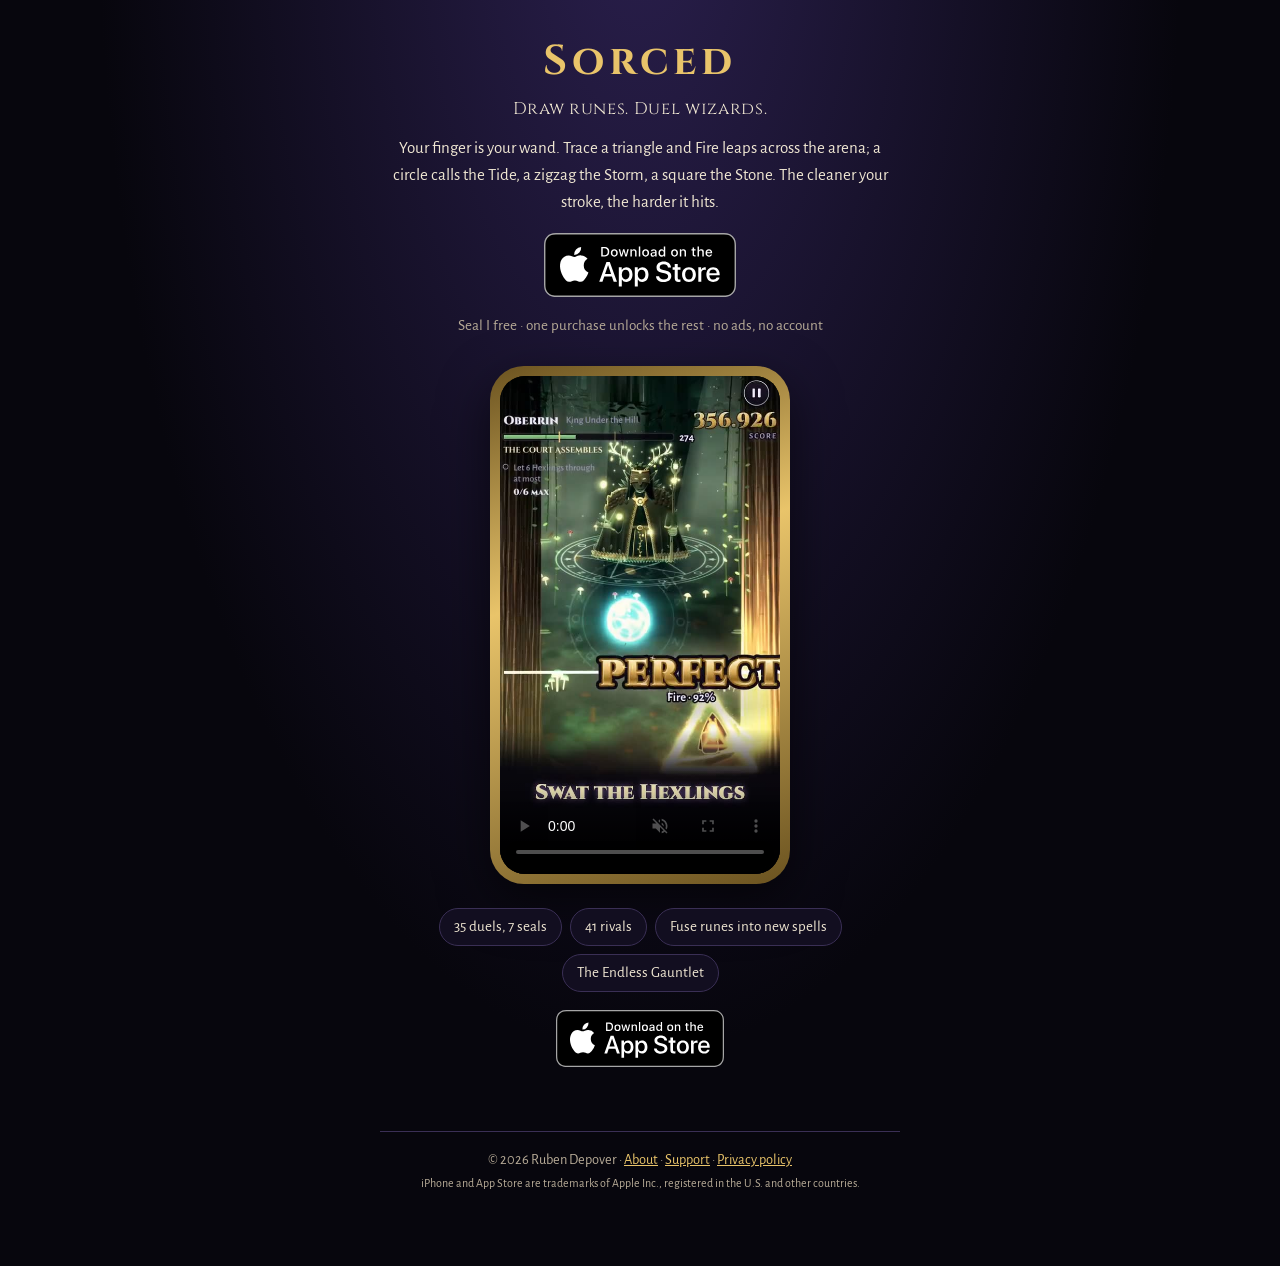
==== download/index.html @ dd5adfc3 "Download page for the Meta ads, with cookieless website stats - download/: App Store badge above the" ====
<!doctype html>
<html lang="en">
<head>
<meta charset="utf-8">
<meta name="viewport" content="width=device-width, initial-scale=1">
<title>Download Sorced: Wizard Duels for iPhone</title>
<meta name="description" content="Sorced is a wizard duel game for iPhone where every spell is a rune you draw. Seal I is free. Download it on the App Store.">
<link rel="canonical" href="https://rubendep.github.io/sorced-site/download/">
<meta name="theme-color" content="#07060d">
<meta name="apple-itunes-app" content="app-id=6820204099">

<meta property="og:type" content="website">
<meta property="og:site_name" content="Sorced">
<meta property="og:url" content="https://rubendep.github.io/sorced-site/download/">
<meta property="og:title" content="Sorced: Wizard Duels for iPhone">
<meta property="og:description" content="Draw runes. Duel wizards. Every spell is a rune you draw with one finger. Free to start on the App Store.">
<meta property="og:image" content="https://rubendep.github.io/sorced-site/assets/og-image.jpg">
<meta property="og:image:width" content="1200">
<meta property="og:image:height" content="630">
<meta property="og:image:alt" content="Three Sorced screenshots: a Fire rune drawn as a triangle, the Tempest fusion and Starfall drawn as a star.">
<meta name="twitter:card" content="summary_large_image">
<meta name="twitter:title" content="Sorced: Wizard Duels for iPhone">
<meta name="twitter:description" content="Draw runes. Duel wizards. Every spell is a rune you draw with one finger. Free to start on the App Store.">
<meta name="twitter:image" content="https://rubendep.github.io/sorced-site/assets/og-image.jpg">

<link rel="icon" href="../favicon-32.png" type="image/png" sizes="32x32">
<link rel="apple-touch-icon" href="../apple-touch-icon.png">
<link rel="preconnect" href="https://fonts.googleapis.com">
<link rel="stylesheet" href="https://fonts.googleapis.com/css2?family=Alegreya+Sans:wght@400;700&family=Cinzel:wght@700&display=swap">
<link rel="stylesheet" href="../style.css">
</head>
<body>
<!-- The page the Facebook/Instagram ads link to (Meta doesn't allow App Store links in traffic campaigns): the
     App Store badge first, so it's above the fold on a phone, then the 10 s trailer (sorced repo,
     trailer/out/sorced-trailer-10s.mp4, scaled to 540 px wide for the web) in a phone frame. -->
<main class="dl">
<section class="dl-hero">
<h1 class="dl-title">Sorced</h1>
<p class="dl-sub">Draw runes. Duel wizards.</p>
<p class="dl-pitch">Your finger is your wand. Trace a triangle and Fire leaps across the arena; a circle calls the Tide, a zigzag the Storm, a square the Stone. The cleaner your stroke, the harder it hits.</p>
<p class="dl-cta">
<a class="store-badge store-badge--big" href="https://apps.apple.com/app/id6820204099"><img src="../assets/app-store-badge.svg" alt="Download on the App Store" width="192" height="64"></a>
</p>
<p class="android-note" hidden>Sorced is on iPhone for now.</p>
<p class="dl-meta">Seal I free &middot; one purchase unlocks the rest &middot; no ads, no account</p>
</section>

<figure class="phone">
<video src="../assets/video/trailer.mp4" poster="../assets/video/trailer-poster.jpg" width="540" height="960"
       autoplay muted loop playsinline controls preload="metadata"
       aria-label="Trailer: runes drawn in duels, the Hexlings swatted, a reflect and Starfall."></video>
</figure>

<ul class="pills" aria-label="At a glance">
<li>35 duels, 7 seals</li>
<li>41 rivals</li>
<li>Fuse runes into new spells</li>
<li>The Endless Gauntlet</li>
</ul>

<p class="dl-cta">
<a class="store-badge" href="https://apps.apple.com/app/id6820204099"><img src="../assets/app-store-badge.svg" alt="Download on the App Store" width="168" height="56"></a>
</p>

<footer>© 2026 Ruben Depover · <a href="../">About</a> · <a href="../support/">Support</a> · <a href="../privacy/">Privacy policy</a><br>
<small>iPhone and App Store are trademarks of Apple Inc., registered in the U.S. and other countries.</small></footer>
</main>
<script src="../assets/js/stats.js" defer></script>
</body>
</html>
---- style.css ----
:root {
  --night: #07060d;
  --panel: #120e20;
  --ink: #efe6d2;
  --muted: #b7ab97;
  --gold: #e9c46a;
  --line: #3a2f55;
}
* { box-sizing: border-box; }
html { background: var(--night); }
body {
  margin: 0;
  background: radial-gradient(ellipse at 50% -10%, #2a1f4d 0%, var(--night) 60%) no-repeat, var(--night);
  color: var(--ink);
  font: 17px/1.6 "Alegreya Sans", system-ui, -apple-system, sans-serif;
  -webkit-text-size-adjust: 100%;
}
main { max-width: 680px; margin: 0 auto; padding: 48px 20px 72px; }
h1, h2 { font-family: "Cinzel", Georgia, serif; font-weight: 700; letter-spacing: 0.04em; color: var(--ink); }
h1 { font-size: 2rem; margin: 0 0 4px; }
h2 { font-size: 1.15rem; margin: 2.2em 0 0.4em; color: var(--gold); }
p, li { color: var(--ink); }
.lead { color: var(--muted); margin-top: 0; }
.muted { color: var(--muted); }
a { color: var(--gold); }
ul { padding-left: 1.2em; }
li { margin: 0.25em 0; }
nav { margin-bottom: 36px; font-family: "Cinzel", Georgia, serif; letter-spacing: 0.08em; }
nav a { text-decoration: none; margin-right: 18px; }
.card { background: var(--panel); border: 1px solid var(--line); border-radius: 12px; padding: 16px 18px; margin: 20px 0; }
.todo { background: #5a1420; color: #fff; padding: 0 6px; border-radius: 4px; font-weight: 700; }
footer { margin-top: 56px; color: var(--muted); font-size: 0.9rem; border-top: 1px solid var(--line); padding-top: 16px; }

/* Download page (download/): the page the Facebook/Instagram ads link to. */
.dl { max-width: 560px; padding-top: 28px; text-align: center; }
.dl-title { font-size: 2.6rem; margin: 0; letter-spacing: 0.12em; color: var(--gold); }
.dl-sub { font-family: "Cinzel", Georgia, serif; margin: 0 0 12px; color: var(--ink); letter-spacing: 0.04em; }
.dl-pitch { margin: 0 auto 18px; max-width: 30em; }
.dl-cta { margin: 18px 0 8px; }
.store-badge { display: inline-block; line-height: 0; }
.store-badge img { display: block; height: auto; }
.dl-meta, .android-note { color: var(--muted); font-size: 0.95rem; margin: 6px 0; }
.android-note { color: var(--gold); }
.phone { margin: 28px auto 8px; width: min(300px, 78vw); padding: 10px; border-radius: 34px;
  background: linear-gradient(160deg, #6b5320, #e9c46a 40%, #6b5320); box-shadow: 0 18px 50px rgba(0,0,0,0.6); }
.phone video { display: block; width: 100%; height: auto; border-radius: 25px; background: #000; }
.pills { list-style: none; padding: 0; margin: 24px 0 8px; display: flex; flex-wrap: wrap; gap: 8px; justify-content: center; }
.pills li { margin: 0; background: var(--panel); border: 1px solid var(--line); border-radius: 999px; padding: 6px 14px; font-size: 0.95rem; }
.dl footer small { color: var(--muted); }
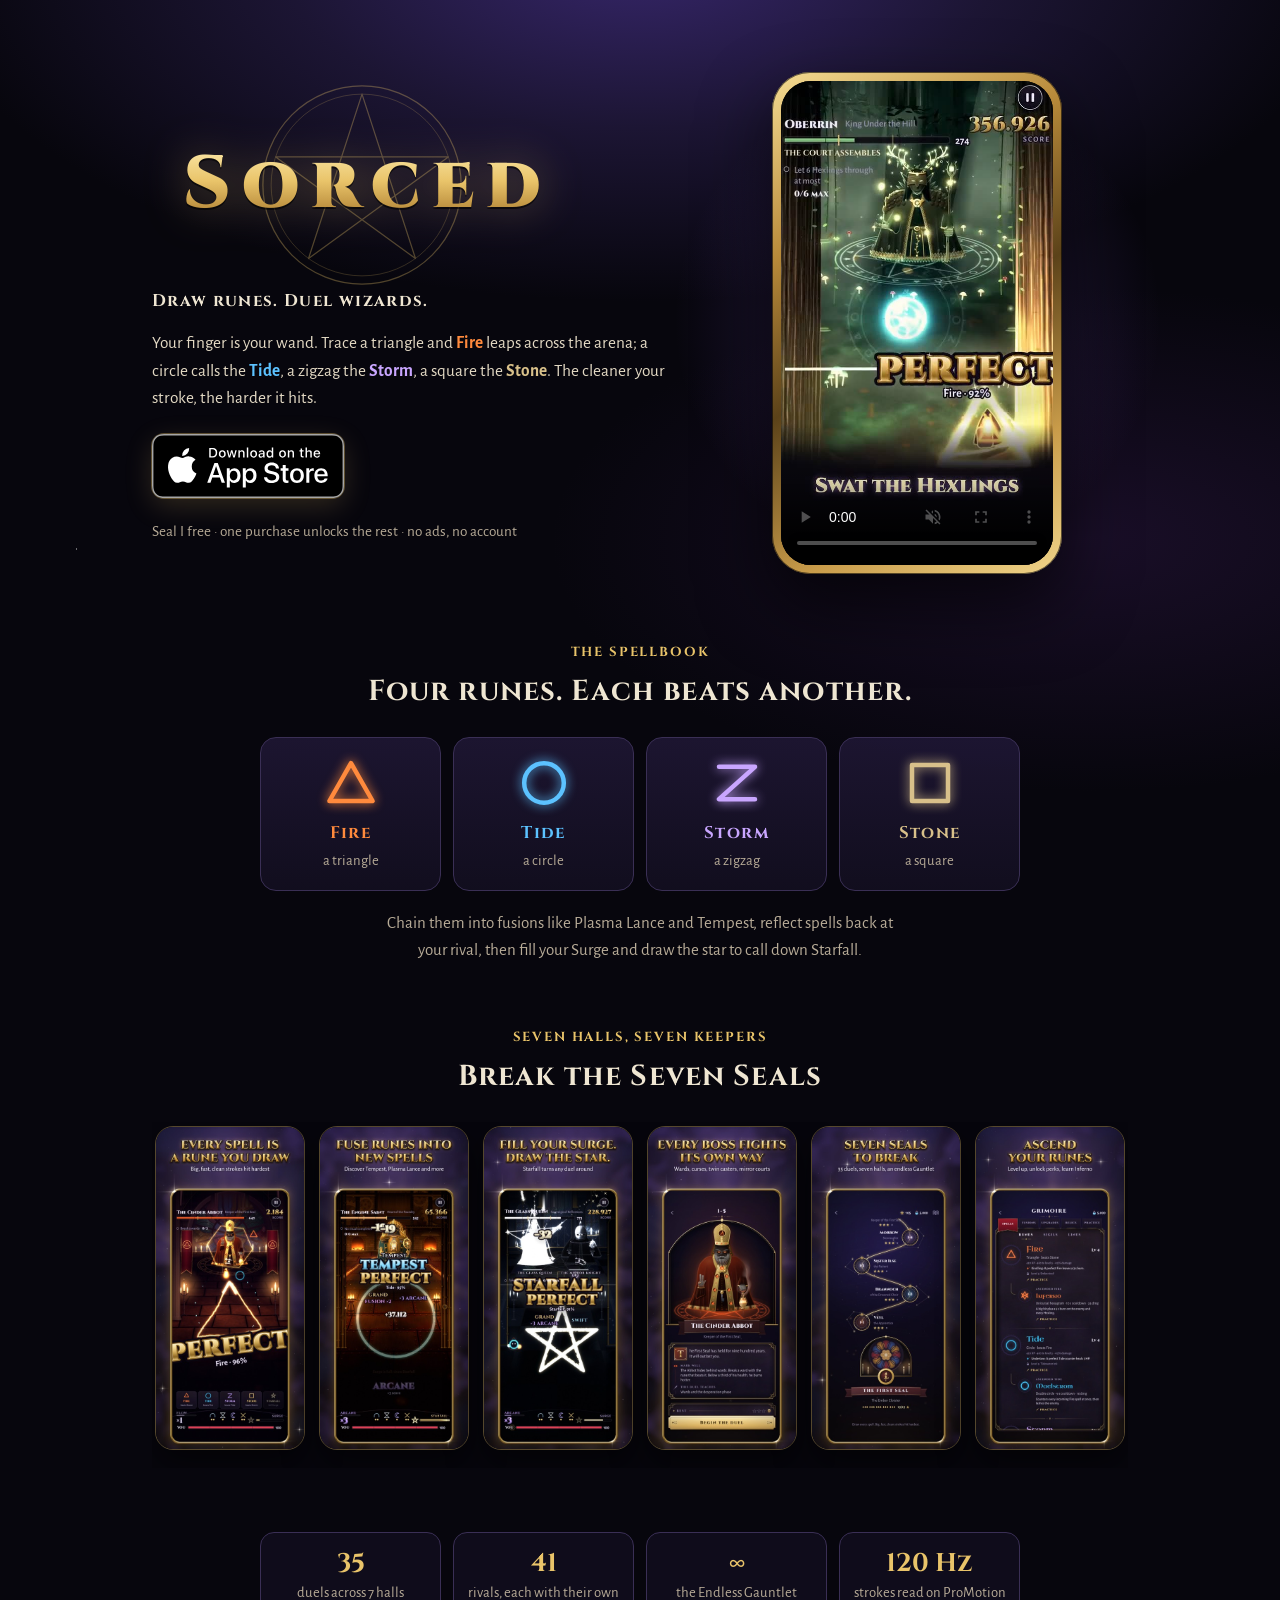
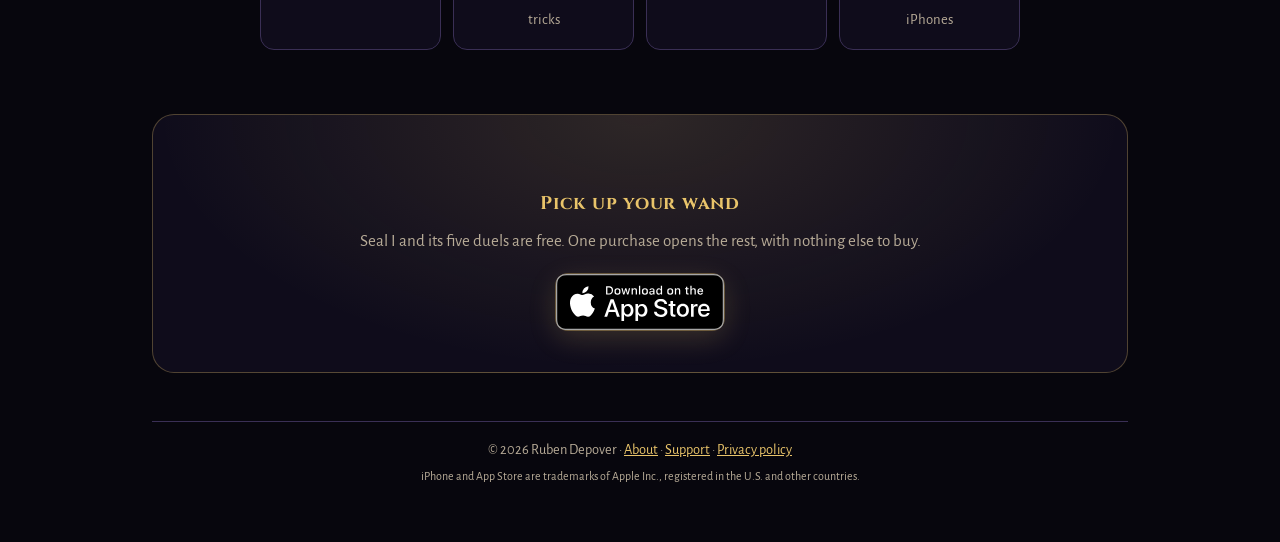
==== commit 620aa2b7: "Download page redesign: wordmark hero, four runes, screenshot strip Gold Cinzel wordmark over a fain" ====
--- a/download/index.html
+++ b/download/index.html
@@ -26,43 +26,83 @@
 <link rel="icon" href="../favicon-32.png" type="image/png" sizes="32x32">
 <link rel="apple-touch-icon" href="../apple-touch-icon.png">
 <link rel="preconnect" href="https://fonts.googleapis.com">
-<link rel="stylesheet" href="https://fonts.googleapis.com/css2?family=Alegreya+Sans:wght@400;700&family=Cinzel:wght@700&display=swap">
+<link rel="stylesheet" href="https://fonts.googleapis.com/css2?family=Alegreya+Sans:wght@400;700&family=Cinzel:wght@700;900&display=swap">
 <link rel="stylesheet" href="../style.css">
+<link rel="stylesheet" href="download.css">
 </head>
-<body>
+<body class="dl-page">
 <!-- The page the Facebook/Instagram ads link to (Meta doesn't allow App Store links in traffic campaigns): the
      App Store badge first, so it's above the fold on a phone, then the 10 s trailer (sorced repo,
-     trailer/out/sorced-trailer-10s.mp4, scaled to 540 px wide for the web) in a phone frame. -->
+     trailer/out/sorced-trailer-10s.mp4, scaled to 540 px wide for the web) in a phone frame. Screenshots are the
+     App Store ones (sorced repo, appstore/screenshots-6.3), scaled to 420 px wide. Styles: download.css. -->
 <main class="dl">
-<section class="dl-hero">
-<h1 class="dl-title">Sorced</h1>
-<p class="dl-sub">Draw runes. Duel wizards.</p>
-<p class="dl-pitch">Your finger is your wand. Trace a triangle and Fire leaps across the arena; a circle calls the Tide, a zigzag the Storm, a square the Stone. The cleaner your stroke, the harder it hits.</p>
-<p class="dl-cta">
-<a class="store-badge store-badge--big" href="https://apps.apple.com/app/id6820204099"><img src="../assets/app-store-badge.svg" alt="Download on the App Store" width="192" height="64"></a>
-</p>
+<section class="hero" aria-label="Download">
+<div class="hero__copy">
+<div class="wordmark">
+<svg class="seal" viewBox="-50 -50 100 100" aria-hidden="true">
+<circle r="48" fill="none" stroke="#e9c46a" stroke-width=".6"/>
+<circle r="44" fill="none" stroke="#e9c46a" stroke-width=".3"/>
+<path d="M0,-44 L25.9,35.6 L-41.8,-13.6 L41.8,-13.6 L-25.9,35.6 Z" fill="none" stroke="#e9c46a" stroke-width=".6" stroke-linejoin="round"/>
+</svg>
+<h1>Sorced</h1>
+</div>
+<p class="tagline">Draw runes. Duel wizards.</p>
+<p class="pitch">Your finger is your wand. Trace a triangle and <strong class="r-fire">Fire</strong> leaps across the arena; a circle calls the <strong class="r-tide">Tide</strong>, a zigzag the <strong class="r-storm">Storm</strong>, a square the <strong class="r-stone">Stone</strong>. The cleaner your stroke, the harder it hits.</p>
+<p class="cta"><a class="store-badge store-badge--big" href="https://apps.apple.com/app/id6820204099"><img src="../assets/app-store-badge.svg" alt="Download on the App Store" width="192" height="64"></a></p>
 <p class="android-note" hidden>Sorced is on iPhone for now.</p>
-<p class="dl-meta">Seal I free &middot; one purchase unlocks the rest &middot; no ads, no account</p>
-</section>
-
+<p class="meta"><span>Seal I free</span> &middot; <span>one purchase unlocks the rest</span> &middot; <span>no ads, no account</span></p>
+</div>
+<div class="hero__stage">
 <figure class="phone">
 <video src="../assets/video/trailer.mp4" poster="../assets/video/trailer-poster.jpg" width="540" height="960"
        autoplay muted loop playsinline controls preload="metadata"
        aria-label="Trailer: runes drawn in duels, the Hexlings swatted, a reflect and Starfall."></video>
 </figure>
+</div>
+</section>
 
-<ul class="pills" aria-label="At a glance">
-<li>35 duels, 7 seals</li>
-<li>41 rivals</li>
-<li>Fuse runes into new spells</li>
-<li>The Endless Gauntlet</li>
+<section class="section" aria-labelledby="runes-h">
+<p class="eyebrow">The spellbook</p>
+<h2 id="runes-h">Four runes. Each beats another.</h2>
+<ul class="runes">
+<li class="rune r-fire"><svg viewBox="0 0 60 60" aria-hidden="true"><path d="M30 8 L54 50 L6 50 Z"/></svg><b>Fire</b><small>a triangle</small></li>
+<li class="rune r-tide"><svg viewBox="0 0 60 60" aria-hidden="true"><circle cx="30" cy="30" r="22"/></svg><b>Tide</b><small>a circle</small></li>
+<li class="rune r-storm"><svg viewBox="0 0 60 60" aria-hidden="true"><path d="M10 12 L50 12 L10 48 L50 48"/></svg><b>Storm</b><small>a zigzag</small></li>
+<li class="rune r-stone"><svg viewBox="0 0 60 60" aria-hidden="true"><path d="M10 10 H50 V50 H10 Z"/></svg><b>Stone</b><small>a square</small></li>
 </ul>
+<p class="runes-note">Chain them into fusions like Plasma Lance and Tempest, reflect spells back at your rival, then fill your Surge and draw the star to call down Starfall.</p>
+</section>
 
-<p class="dl-cta">
-<a class="store-badge" href="https://apps.apple.com/app/id6820204099"><img src="../assets/app-store-badge.svg" alt="Download on the App Store" width="168" height="56"></a>
-</p>
+<section class="section" aria-labelledby="shots-h">
+<p class="eyebrow">Seven halls, seven keepers</p>
+<h2 id="shots-h">Break the Seven Seals</h2>
+<ul class="shots">
+<li><img src="../assets/shots/01.jpg" width="420" height="913" loading="lazy" alt="Every spell is a rune you draw: a perfect Fire against the Cinder Abbot."></li>
+<li><img src="../assets/shots/02.jpg" width="420" height="913" loading="lazy" alt="Fuse runes into new spells: Tempest against the Engine Saint."></li>
+<li><img src="../assets/shots/03.jpg" width="420" height="913" loading="lazy" alt="Fill your Surge and draw the star: Starfall against the Glass Queen."></li>
+<li><img src="../assets/shots/05.jpg" width="420" height="913" loading="lazy" alt="Every boss fights its own way: the Cinder Abbot's loadout."></li>
+<li><img src="../assets/shots/06.jpg" width="420" height="913" loading="lazy" alt="Seven seals to break: the map of the halls."></li>
+<li><img src="../assets/shots/07.jpg" width="420" height="913" loading="lazy" alt="Ascend your runes: the Grimoire."></li>
+</ul>
+<p class="shots-hint">Swipe for more &rarr;</p>
+</section>
 
-<footer>© 2026 Ruben Depover · <a href="../">About</a> · <a href="../support/">Support</a> · <a href="../privacy/">Privacy policy</a><br>
+<section class="section" aria-label="At a glance">
+<ul class="facts">
+<li><b>35</b><span>duels across 7 halls</span></li>
+<li><b>41</b><span>rivals, each with their own tricks</span></li>
+<li><b>&infin;</b><span>the Endless Gauntlet</span></li>
+<li><b>120 Hz</b><span>strokes read on ProMotion iPhones</span></li>
+</ul>
+</section>
+
+<section class="closing" aria-labelledby="closing-h">
+<h2 id="closing-h">Pick up your wand</h2>
+<p>Seal I and its five duels are free. One purchase opens the rest, with nothing else to buy.</p>
+<p class="cta"><a class="store-badge" href="https://apps.apple.com/app/id6820204099"><img src="../assets/app-store-badge.svg" alt="Download on the App Store" width="168" height="56"></a></p>
+</section>
+
+<footer>&copy; 2026 Ruben Depover &middot; <a href="../">About</a> &middot; <a href="../support/">Support</a> &middot; <a href="../privacy/">Privacy policy</a>
 <small>iPhone and App Store are trademarks of Apple Inc., registered in the U.S. and other countries.</small></footer>
 </main>
 <script src="../assets/js/stats.js" defer></script>
--- a/style.css
+++ b/style.css
@@ -31,19 +31,3 @@
 .todo { background: #5a1420; color: #fff; padding: 0 6px; border-radius: 4px; font-weight: 700; }
 footer { margin-top: 56px; color: var(--muted); font-size: 0.9rem; border-top: 1px solid var(--line); padding-top: 16px; }
 
-/* Download page (download/): the page the Facebook/Instagram ads link to. */
-.dl { max-width: 560px; padding-top: 28px; text-align: center; }
-.dl-title { font-size: 2.6rem; margin: 0; letter-spacing: 0.12em; color: var(--gold); }
-.dl-sub { font-family: "Cinzel", Georgia, serif; margin: 0 0 12px; color: var(--ink); letter-spacing: 0.04em; }
-.dl-pitch { margin: 0 auto 18px; max-width: 30em; }
-.dl-cta { margin: 18px 0 8px; }
-.store-badge { display: inline-block; line-height: 0; }
-.store-badge img { display: block; height: auto; }
-.dl-meta, .android-note { color: var(--muted); font-size: 0.95rem; margin: 6px 0; }
-.android-note { color: var(--gold); }
-.phone { margin: 28px auto 8px; width: min(300px, 78vw); padding: 10px; border-radius: 34px;
-  background: linear-gradient(160deg, #6b5320, #e9c46a 40%, #6b5320); box-shadow: 0 18px 50px rgba(0,0,0,0.6); }
-.phone video { display: block; width: 100%; height: auto; border-radius: 25px; background: #000; }
-.pills { list-style: none; padding: 0; margin: 24px 0 8px; display: flex; flex-wrap: wrap; gap: 8px; justify-content: center; }
-.pills li { margin: 0; background: var(--panel); border: 1px solid var(--line); border-radius: 999px; padding: 6px 14px; font-size: 0.95rem; }
-.dl footer small { color: var(--muted); }
--- a/download/download.css
+++ b/download/download.css
@@ -0,0 +1,131 @@
+/* Download page (download/): the page the Facebook/Instagram ads link to. Builds on ../style.css (colours, fonts). */
+:root {
+  --fire: #ff8a3d;
+  --tide: #5cc2ff;
+  --storm: #c9a6ff;
+  --stone: #d8c08a;
+  --gold-hi: #fbe7a6;
+  --gold-lo: #a8782c;
+}
+
+body.dl-page {
+  background:
+    radial-gradient(1px 1px at 12% 18%, rgba(255,255,255,.55) 50%, transparent 51%),
+    radial-gradient(1px 1px at 78% 9%, rgba(255,255,255,.45) 50%, transparent 51%),
+    radial-gradient(1.5px 1.5px at 64% 31%, rgba(251,231,166,.6) 50%, transparent 51%),
+    radial-gradient(1px 1px at 33% 42%, rgba(255,255,255,.35) 50%, transparent 51%),
+    radial-gradient(1px 1px at 90% 47%, rgba(255,255,255,.4) 50%, transparent 51%),
+    radial-gradient(1.5px 1.5px at 6% 61%, rgba(255,255,255,.4) 50%, transparent 51%),
+    radial-gradient(1px 1px at 52% 70%, rgba(255,255,255,.3) 50%, transparent 51%),
+    radial-gradient(1px 1px at 22% 88%, rgba(251,231,166,.45) 50%, transparent 51%),
+    radial-gradient(1px 1px at 85% 82%, rgba(255,255,255,.35) 50%, transparent 51%),
+    radial-gradient(ellipse 80% 55% at 50% -5%, #36266a 0%, rgba(42,31,77,.6) 35%, transparent 70%),
+    radial-gradient(ellipse 60% 40% at 85% 60%, rgba(60,30,90,.35), transparent 70%),
+    var(--night);
+  background-attachment: fixed;
+  overflow-x: hidden;
+}
+
+.dl { max-width: 1040px; margin: 0 auto; padding: 0 16px 56px; text-align: center; }
+
+/* ---- Hero ---- */
+.hero { display: grid; gap: 28px; align-items: center; padding-top: 36px; }
+.hero__copy { position: relative; }
+
+.wordmark { position: relative; margin: 0 auto 16px; width: min(100%, 420px); aspect-ratio: 2.4; display: grid; place-items: center; }
+.wordmark svg.seal { position: absolute; left: 50%; top: 50%; height: 118%; width: auto; aspect-ratio: 1; transform: translate(-50%, -50%);
+  opacity: .32; overflow: visible; }
+.wordmark h1 {
+  position: relative; margin: 0;
+  font-family: "Cinzel", Georgia, serif; font-weight: 900;
+  font-size: clamp(2.9rem, 12vw, 4.4rem); letter-spacing: .16em; padding-left: .16em; line-height: 1;
+  background: linear-gradient(180deg, var(--gold-hi) 0%, var(--gold) 45%, var(--gold-lo) 100%);
+  -webkit-background-clip: text; background-clip: text; color: transparent;
+  filter: drop-shadow(0 2px 0 rgba(0,0,0,.6)) drop-shadow(0 0 22px rgba(233,196,106,.35));
+}
+.tagline { font-family: "Cinzel", Georgia, serif; font-weight: 700; letter-spacing: .08em; color: var(--ink);
+  margin: 0 0 14px; font-size: 1.05rem; }
+.pitch { max-width: 31em; margin: 0 auto 22px; color: #e3d9c4; font-size: 1.08rem; }
+.pitch strong { font-weight: 700; }
+.r-fire { color: var(--fire); } .r-tide { color: var(--tide); } .r-storm { color: var(--storm); } .r-stone { color: var(--stone); }
+
+.cta { margin: 0; }
+.store-badge { display: inline-block; line-height: 0; border-radius: 12px; transition: transform .15s ease, box-shadow .15s ease;
+  box-shadow: 0 0 0 1px rgba(233,196,106,.35), 0 8px 28px rgba(233,196,106,.18); }
+.store-badge:hover, .store-badge:focus-visible { transform: translateY(-2px); box-shadow: 0 0 0 1px rgba(233,196,106,.6), 0 10px 34px rgba(233,196,106,.3); }
+.store-badge img { display: block; height: auto; }
+.meta { color: var(--muted); font-size: .95rem; margin: 14px 0 0; }
+.meta span { white-space: nowrap; }
+.android-note { color: var(--gold); margin: 10px 0 0; }
+
+/* Phone with the trailer */
+.hero__stage { position: relative; display: grid; place-items: center; padding: 8px 0 4px; }
+.hero__stage::before { content: ""; position: absolute; width: 120%; max-width: 520px; aspect-ratio: 1; border-radius: 50%;
+  background: radial-gradient(circle, rgba(233,196,106,.20) 0%, rgba(120,80,200,.14) 40%, transparent 68%); pointer-events: none; }
+.phone { position: relative; margin: 0; width: min(290px, 74vw); padding: 9px; border-radius: 38px;
+  background: linear-gradient(150deg, #f5dc93 0%, #b88a3a 28%, #5b4219 52%, #c99c4a 78%, #f0d48a 100%);
+  box-shadow: 0 30px 70px rgba(0,0,0,.65), 0 0 0 1px rgba(0,0,0,.6) inset; }
+.phone video { display: block; width: 100%; height: auto; aspect-ratio: 9 / 16; border-radius: 30px; background: #000; }
+
+/* ---- Section headings ---- */
+.section { margin-top: 64px; }
+.eyebrow { font-family: "Cinzel", Georgia, serif; font-weight: 700; color: var(--gold); letter-spacing: .14em;
+  font-size: .82rem; margin: 0 0 6px; text-transform: uppercase; }
+.section h2 { font-family: "Cinzel", Georgia, serif; font-weight: 700; color: var(--ink); letter-spacing: .04em;
+  font-size: clamp(1.35rem, 5vw, 1.8rem); margin: 0 0 22px; }
+.divider { display: block; margin: 0 auto 18px; width: 140px; height: 14px; }
+
+/* ---- Four runes ---- */
+.runes { list-style: none; padding: 0; margin: 0 auto; display: grid; grid-template-columns: repeat(2, 1fr); gap: 12px; max-width: 760px; }
+.rune { margin: 0; padding: 18px 12px 16px; border-radius: 16px; background: linear-gradient(180deg, rgba(30,22,52,.9), rgba(18,14,32,.9));
+  border: 1px solid var(--line); }
+.rune svg { width: 54px; height: 54px; display: block; margin: 0 auto 10px; overflow: visible; }
+.rune svg path, .rune svg circle { fill: none; stroke: currentColor; stroke-width: 5; stroke-linecap: round; stroke-linejoin: round;
+  filter: drop-shadow(0 0 6px currentColor); }
+.rune b { display: block; font-family: "Cinzel", Georgia, serif; letter-spacing: .08em; font-size: 1.05rem; }
+.rune small { color: var(--muted); font-size: .92rem; }
+.runes-note { color: var(--muted); margin: 18px auto 0; max-width: 30em; }
+
+/* ---- Screenshots ---- */
+.shots { list-style: none; margin: 0 -16px; padding: 4px 16px 18px; display: flex; gap: 14px; overflow-x: auto;
+  scroll-snap-type: x mandatory; scrollbar-width: none; -webkit-overflow-scrolling: touch; }
+.shots::-webkit-scrollbar { display: none; }
+.shots li { flex: 0 0 auto; width: min(200px, 46vw); scroll-snap-align: center; margin: 0; }
+.shots img { display: block; width: 100%; height: auto; border-radius: 18px; border: 1px solid rgba(233,196,106,.35);
+  box-shadow: 0 14px 34px rgba(0,0,0,.55); }
+.shots-hint { color: var(--muted); font-size: .85rem; margin: 0; }
+
+/* ---- Facts ---- */
+.facts { list-style: none; padding: 0; margin: 0 auto; display: grid; grid-template-columns: repeat(2, 1fr); gap: 12px; max-width: 760px; }
+.facts li { margin: 0; padding: 16px 10px; border-radius: 14px; border: 1px solid var(--line); background: rgba(18,14,32,.75); }
+.facts b { display: block; font-family: "Cinzel", Georgia, serif; font-size: 1.6rem; color: var(--gold); line-height: 1.15; }
+.facts span { color: var(--muted); font-size: .92rem; }
+
+/* ---- Closing CTA ---- */
+.closing { margin-top: 64px; padding: 34px 18px; border-radius: 22px; border: 1px solid rgba(233,196,106,.3);
+  background: radial-gradient(ellipse at 50% 0%, rgba(233,196,106,.14), transparent 70%), rgba(18,14,32,.8); }
+.closing h2 { margin-bottom: 8px; }
+.closing p { color: var(--muted); margin: 0 0 20px; }
+.closing p.cta { margin: 0; }
+
+.dl footer { text-align: center; margin-top: 48px; }
+.dl footer small { display: block; margin-top: 6px; color: var(--muted); }
+
+/* ---- Wider screens: copy left, phone right ---- */
+@media (min-width: 600px) {
+  .runes, .facts { grid-template-columns: repeat(4, 1fr); }
+}
+@media (min-width: 860px) {
+  .dl { padding-left: 32px; padding-right: 32px; }
+  .hero { grid-template-columns: 1.1fr .9fr; gap: 40px; padding-top: 64px; text-align: left; }
+  .wordmark { margin-left: 0; }
+  .wordmark h1 { font-size: 4.6rem; }
+  .pitch { margin-left: 0; }
+  .shots { justify-content: center; margin: 0; padding-left: 0; padding-right: 0; }
+  .shots li { width: 150px; }
+  .shots-hint { display: none; }
+}
+
+@media (prefers-reduced-motion: reduce) {
+  .store-badge { transition: none; }
+}
